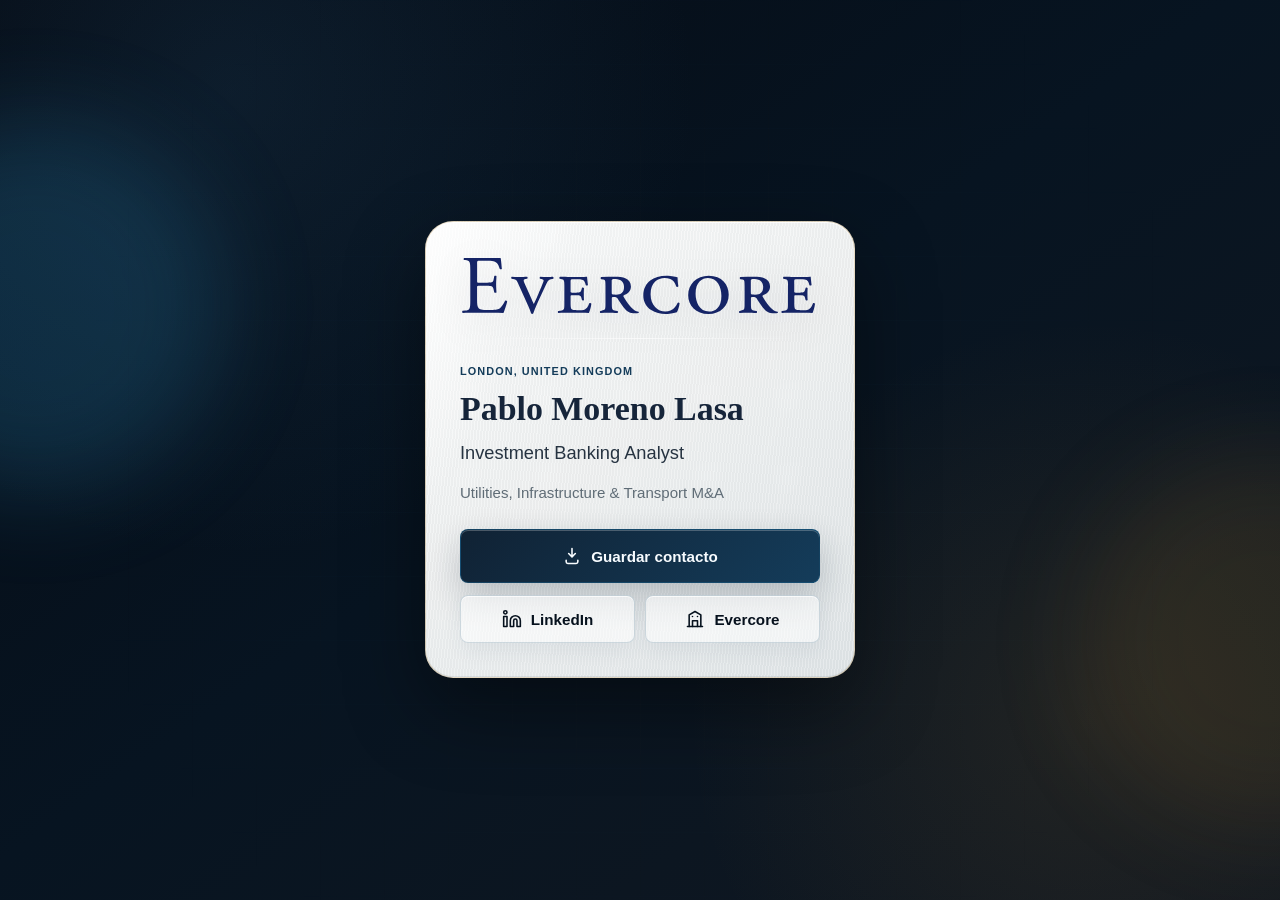
==== card_example/index.html @ 949cd5a1 "first changes" ====
<!doctype html>
<html lang="en">
  <head>
    <meta charset="utf-8" />
    <meta name="viewport" content="width=device-width, initial-scale=1, viewport-fit=cover" />
    <meta name="theme-color" content="#071421" />
    <meta name="description" content="Pablo Moreno Lasa, Investment Banking Analyst at Evercore. Utilities, Infrastructure &amp; Transport M&amp;A." />

    <title>Pablo Moreno Lasa | Evercore</title>

    <meta property="og:type" content="website" />
    <meta property="og:title" content="Pablo Moreno Lasa | Evercore" />
    <meta property="og:description" content="Investment Banking Analyst. Utilities, Infrastructure &amp; Transport M&amp;A." />
    <meta property="og:site_name" content="Pablo Moreno Lasa" />
    <!-- Replace with the final GitHub Pages URL after publishing for richer WhatsApp and LinkedIn previews. -->
    <meta property="og:image" content="assets/evercore-seeklogo-2.svg" />
    <meta name="twitter:card" content="summary_large_image" />

    <link rel="icon" type="image/svg+xml" href="assets/evercore-seeklogo-2.svg" />
    <link rel="preload" href="assets/evercore-seeklogo-2.svg" as="image" />
    <link rel="stylesheet" href="styles/imp_style.css" />
  </head>
  <body>
    <main class="page-shell" aria-label="Digital business card">
      <div class="ambient ambient-one" aria-hidden="true"></div>
      <div class="ambient ambient-two" aria-hidden="true"></div>
      <section class="business-card" id="businessCard" aria-labelledby="personName">
        <div class="card-pattern" aria-hidden="true"></div>

        <header class="card-header">
          <img class="brand-logo" src="assets/evercore-seeklogo-2.svg" alt="Evercore" />
          <div class="metal-line" aria-hidden="true"></div>
        </header>

        <div class="identity">
          <p class="eyebrow" id="locationText">London, United Kingdom</p>
          <h1 id="personName">Pablo Moreno Lasa</h1>
          <p class="role" id="roleText">Investment Banking Analyst</p>
          <p class="tagline" id="taglineText">Utilities, Infrastructure &amp; Transport M&amp;A</p>
        </div>

        <nav class="actions" aria-label="Contact actions">
          <a class="action action-primary" id="saveContact" href="assets/pablo-moreno.vcf" download aria-label="Save Pablo Moreno Lasa contact">
            <span class="icon" aria-hidden="true">
              <svg viewBox="0 0 24 24"><path d="M12 3v10m0 0 4-4m-4 4-4-4M5 17v2a2 2 0 0 0 2 2h10a2 2 0 0 0 2-2v-2" /></svg>
            </span>
            <span>Guardar contacto</span>
          </a>

          <div class="quick-actions">
            <a class="action" id="linkedinLink" href="https://www.linkedin.com/in/pablo-moreno-lasa-924890254/" target="_blank" rel="noopener noreferrer" aria-label="Open Pablo Moreno Lasa LinkedIn profile">
              <span class="icon" aria-hidden="true">
                <svg viewBox="0 0 24 24"><path d="M16 8a6 6 0 0 1 6 6v7h-4v-7a2 2 0 0 0-4 0v7h-4v-7a6 6 0 0 1 6-6z" /><path d="M2 9h4v12H2z" /><path d="M4 6a2 2 0 1 0 0-4 2 2 0 0 0 0 4z" /></svg>
              </span>
              <span>LinkedIn</span>
            </a>
            <a class="action" id="companyLink" href="https://www.linkedin.com/company/163732/" target="_blank" rel="noopener noreferrer" aria-label="Open Evercore LinkedIn page">
              <span class="icon" aria-hidden="true">
                <svg viewBox="0 0 24 24"><path d="M3 21h18" /><path d="M5 21V7l7-4 7 4v14" /><path d="M9 21v-7h6v7" /><path d="M9 9h.01" /><path d="M15 9h.01" /></svg>
              </span>
              <span>Evercore</span>
            </a>
          </div>
        </nav>

        <button class="share-button" id="shareButton" type="button" aria-label="Share this digital card" hidden>
          <span class="icon" aria-hidden="true">
            <svg viewBox="0 0 24 24"><circle cx="18" cy="5" r="3" /><circle cx="6" cy="12" r="3" /><circle cx="18" cy="19" r="3" /><path d="m8.6 13.5 6.8 4" /><path d="m15.4 6.5-6.8 4" /></svg>
          </span>
          <span>Compartir tarjeta</span>
        </button>

        <p class="tap-note">Tap to connect</p>
      </section>
    </main>

    <script src="scripts/card.js" defer></script>
  </body>
</html>
---- card_example/styles/imp_style.css ----
/*
  Style 1: current direction.
  Keep this file and remove style-2.css plus the switcher when the client approves this option.
*/

:root {
  color-scheme: dark;
  --navy-950: #050b14;
  --navy-900: #071421;
  --navy-800: #102234;
  --evercore-blue: #143c5a;
  --evercore-gold: #a8792c;
  --steel: #8b9aa6;
  --white: #f7fbfd;
  --ink: #06111d;
  --ink-soft: #263341;
  --muted: #5f6c76;
  --card-border: rgba(168, 121, 44, 0.28);
  --card-bg: rgba(248, 249, 248, 0.92);
  --shadow: 0 30px 80px rgba(0, 0, 0, 0.42);
  font-family: "Avenir Next", Avenir, "Helvetica Neue", Helvetica, Arial, sans-serif;
}

* {
  box-sizing: border-box;
}

html,
body {
  min-height: 100%;
  margin: 0;
}

body {
  background:
    radial-gradient(circle at 18% 10%, rgba(40, 84, 118, 0.22), transparent 29rem),
    radial-gradient(circle at 85% 80%, rgba(168, 121, 44, 0.13), transparent 25rem),
    linear-gradient(145deg, #050b14 0%, #071421 48%, #111821 100%);
  color: var(--white);
  overflow-x: hidden;
}

body::before {
  position: fixed;
  inset: 0;
  content: "";
  pointer-events: none;
  background-image:
    linear-gradient(rgba(116, 211, 255, 0.025) 1px, transparent 1px),
    linear-gradient(90deg, rgba(168, 121, 44, 0.026) 1px, transparent 1px);
  background-size: 64px 64px;
  mask-image: radial-gradient(circle at center, black 0%, transparent 78%);
}

.style-switcher {
  position: fixed;
  top: 16px;
  right: 16px;
  z-index: 20;
  display: grid;
  gap: 10px;
  min-width: 196px;
  padding: 12px;
  border: 1px solid rgba(168, 121, 44, 0.24);
  border-radius: 16px;
  background: rgba(6, 17, 29, 0.72);
  box-shadow: 0 18px 45px rgba(0, 0, 0, 0.28);
  backdrop-filter: blur(18px);
  -webkit-backdrop-filter: blur(18px);
}

.style-switcher-label {
  margin: 0;
  color: rgba(247, 251, 253, 0.8);
  font-size: 0.74rem;
  font-weight: 700;
  letter-spacing: 0.08em;
  text-transform: uppercase;
}

.style-switcher-controls {
  display: grid;
  grid-template-columns: repeat(2, minmax(0, 1fr));
  gap: 8px;
}

.style-option {
  min-height: 38px;
  border: 1px solid rgba(255, 255, 255, 0.15);
  border-radius: 999px;
  background: rgba(255, 255, 255, 0.05);
  color: var(--white);
  font: inherit;
  font-size: 0.9rem;
  font-weight: 700;
  cursor: pointer;
  transition: background 180ms ease, border-color 180ms ease, transform 180ms ease;
}

.style-option[aria-pressed="true"] {
  border-color: rgba(168, 121, 44, 0.75);
  background: linear-gradient(135deg, rgba(20, 60, 90, 0.95), rgba(16, 34, 52, 0.95));
}

.page-shell {
  position: relative;
  display: grid;
  min-height: 100dvh;
  place-items: center;
  padding:
    max(18px, env(safe-area-inset-top))
    max(18px, env(safe-area-inset-right))
    max(18px, env(safe-area-inset-bottom))
    max(18px, env(safe-area-inset-left));
  isolation: isolate;
}

.ambient {
  position: fixed;
  z-index: -1;
  width: 42vmin;
  height: 42vmin;
  border-radius: 999px;
  filter: blur(48px);
  opacity: 0.52;
  pointer-events: none;
}

.ambient-one {
  top: 13%;
  left: -12%;
  background: rgba(54, 165, 220, 0.36);
}

.ambient-two {
  right: -14%;
  bottom: 8%;
  background: rgba(168, 121, 44, 0.26);
}

.business-card {
  --rx: 0deg;
  --ry: 0deg;
  --shine-x: 50%;
  --shine-y: 18%;
  position: relative;
  width: min(100%, 430px);
  padding: clamp(22px, 6vw, 34px);
  overflow: hidden;
  border: 1px solid var(--card-border);
  border-radius: 28px;
  background:
    linear-gradient(94deg, rgba(255, 255, 255, 0.16) 0 1px, transparent 1px 8px),
    linear-gradient(4deg, rgba(20, 60, 90, 0.035) 0 1px, transparent 1px 10px),
    linear-gradient(118deg, rgba(255, 255, 255, 0.82), rgba(255, 255, 255, 0) 24%),
    repeating-linear-gradient(96deg, rgba(255, 255, 255, 0.16) 0 1px, rgba(84, 93, 101, 0.035) 1px 3px),
    linear-gradient(145deg, #fbfcfc 0%, #f0f2f2 45%, #e0e5e7 100%),
    var(--card-bg);
  box-shadow: var(--shadow), inset 0 1px 0 rgba(255, 255, 255, 0.9), inset 0 -1px 0 rgba(73, 103, 125, 0.12);
  backdrop-filter: blur(18px) saturate(112%);
  -webkit-backdrop-filter: blur(18px) saturate(112%);
  transform: perspective(900px) rotateX(var(--rx)) rotateY(var(--ry)) translate3d(0, 0, 0);
  animation: cardEnter 720ms ease-out both, floatCard 10s ease-in-out 900ms infinite;
}

.business-card::before,
.business-card::after {
  position: absolute;
  content: "";
  pointer-events: none;
}

.business-card::before {
  inset: -1px;
  border-radius: inherit;
  background:
    radial-gradient(circle at var(--shine-x) var(--shine-y), rgba(255, 255, 255, 0.72), rgba(255, 255, 255, 0.2) 18%, transparent 38%),
    linear-gradient(120deg, rgba(255, 255, 255, 0.9), transparent 24%, rgba(168, 121, 44, 0.18) 68%, transparent);
  opacity: 0.7;
  mask: linear-gradient(#000 0 0) content-box, linear-gradient(#000 0 0);
  mask-composite: exclude;
  -webkit-mask: linear-gradient(#000 0 0) content-box, linear-gradient(#000 0 0);
  -webkit-mask-composite: xor;
  padding: 1px;
  transition: opacity 220ms ease;
}

.business-card::after {
  display: none;
}

.card-pattern {
  position: absolute;
  inset: 0;
  z-index: -1;
  opacity: 0.22;
  background:
    radial-gradient(circle at var(--shine-x) var(--shine-y), rgba(255, 255, 255, 0.82), transparent 24%),
    linear-gradient(115deg, transparent 0 34%, rgba(255, 255, 255, 0.26) 44%, transparent 56%),
    linear-gradient(90deg, transparent 0 39px, rgba(20, 60, 90, 0.045) 40px, transparent 41px),
    linear-gradient(transparent 0 39px, rgba(168, 121, 44, 0.028) 40px, transparent 41px);
  background-size: 80px 80px;
  mix-blend-mode: soft-light;
  transition: opacity 220ms ease;
}

.card-header {
  display: flex;
  justify-content: center;
  padding: 0 0 22px;
  border: 0;
  background: radial-gradient(ellipse at center, rgba(255, 255, 255, 0.72), transparent 62%);
  background-position: center bottom;
  background-repeat: no-repeat;
  background-size: 100% 1px;
}

.brand-logo {
  display: block;
  width: min(100%, 430px);
  max-height: 132px;
  height: auto;
  object-fit: contain;
  filter: drop-shadow(0 10px 18px rgba(6, 17, 29, 0.11));
}

.metal-line {
  display: none;
}

.identity {
  padding: clamp(18px, 4.8vw, 26px) 0 clamp(18px, 5vw, 26px);
}

.eyebrow {
  margin: 0 0 14px;
  color: var(--evercore-blue);
  font-size: 0.68rem;
  font-weight: 650;
  letter-spacing: 0.1em;
  text-transform: uppercase;
}

h1 {
  margin: 0;
  color: #16253a;
  font-family: "Iowan Old Style", "Palatino Linotype", "Book Antiqua", Palatino, Georgia, serif;
  font-size: clamp(1.42rem, 5.8vw, 2.12rem);
  line-height: 1.06;
  letter-spacing: 0;
}

.role {
  margin: 13px 0 0;
  color: var(--ink-soft);
  font-size: clamp(1rem, 3.8vw, 1.14rem);
  line-height: 1.4;
}

.tagline {
  margin: 18px 0 0;
  color: var(--muted);
  font-size: clamp(0.84rem, 2.9vw, 0.94rem);
  font-weight: 520;
  line-height: 1.35;
}

.actions {
  display: grid;
  gap: 12px;
}

.quick-actions {
  display: grid;
  grid-template-columns: repeat(2, minmax(0, 1fr));
  gap: 10px;
}

.action,
.share-button {
  display: inline-flex;
  min-height: 48px;
  align-items: center;
  justify-content: center;
  gap: 9px;
  border: 1px solid rgba(40, 91, 123, 0.2);
  border-radius: 8px;
  background: rgba(255, 255, 255, 0.56);
  color: var(--ink);
  font: inherit;
  font-size: 0.95rem;
  font-weight: 700;
  text-decoration: none;
  box-shadow: inset 0 1px 0 rgba(255, 255, 255, 0.76), 0 8px 18px rgba(38, 76, 100, 0.07);
  transition: transform 180ms ease, border-color 180ms ease, background 180ms ease, box-shadow 180ms ease;
  -webkit-tap-highlight-color: transparent;
}

.action-primary {
  min-height: 54px;
  border-color: rgba(26, 98, 143, 0.48);
  background: linear-gradient(135deg, #102234, #143c5a);
  color: #f8fcff;
  box-shadow: 0 14px 34px rgba(16, 34, 52, 0.24), inset 0 1px 0 rgba(255, 255, 255, 0.24);
}

.action:active,
.share-button:active {
  transform: translateY(1px) scale(0.985);
}

.action-primary:focus:not(:focus-visible) {
  background: linear-gradient(135deg, #102234, #143c5a);
  box-shadow: 0 14px 34px rgba(16, 34, 52, 0.24), inset 0 1px 0 rgba(255, 255, 255, 0.24);
}

.action:focus-visible,
.share-button:focus-visible,
.style-option:focus-visible {
  outline: 3px solid rgba(31, 111, 158, 0.34);
  outline-offset: 3px;
}

@media (hover: hover) and (pointer: fine) {
  .action:hover,
  .share-button:hover,
  .style-option:hover {
    transform: translateY(-2px);
  }

  .action:hover,
  .share-button:hover {
    border-color: rgba(26, 98, 143, 0.42);
    background: rgba(232, 243, 249, 0.86);
  }

  .style-option:hover {
    border-color: rgba(168, 121, 44, 0.5);
  }
}

.icon {
  display: inline-grid;
  width: 20px;
  height: 20px;
  place-items: center;
  flex: 0 0 auto;
}

.icon svg {
  width: 100%;
  height: 100%;
  fill: none;
  stroke: currentColor;
  stroke-linecap: round;
  stroke-linejoin: round;
  stroke-width: 1.9;
}

.share-button {
  width: 100%;
  margin-top: 14px;
  color: #16344a;
}

.share-button[hidden] {
  display: none;
}

.tap-note {
  display: none;
}

@keyframes cardEnter {
  from {
    opacity: 0;
    transform: perspective(900px) rotateX(var(--rx)) rotateY(var(--ry)) translate3d(0, 20px, 0) scale(0.98);
  }
  to {
    opacity: 1;
    transform: perspective(900px) rotateX(var(--rx)) rotateY(var(--ry)) translate3d(0, 0, 0) scale(1);
  }
}

@keyframes floatCard {
  0%,
  100% {
    translate: 0 0;
  }
  50% {
    translate: 0 -5px;
  }
}

@media (max-height: 720px) {
  .business-card {
    padding: 20px;
    border-radius: 24px;
  }

  .brand-logo {
    width: min(96%, 360px);
    max-height: 118px;
  }

  .identity {
    padding: 18px 0 16px;
  }
}

@media (orientation: landscape) and (max-height: 560px) {
  .business-card {
    width: min(92vw, 760px);
    display: grid;
    grid-template-columns: minmax(230px, 0.92fr) minmax(280px, 1fr);
    gap: 20px 26px;
    align-items: center;
  }

  .card-header,
  .identity {
    grid-column: 1;
  }

  .actions,
  .share-button,
  .tap-note {
    grid-column: 2;
  }

  .identity {
    padding: 0;
  }

  h1 {
    font-size: clamp(1.45rem, 4.2vw, 2rem);
  }
}

@media (max-width: 640px) {
  .page-shell {
    padding-top: max(12px, env(safe-area-inset-top));
    padding-bottom: max(12px, env(safe-area-inset-bottom));
  }

  .identity {
    padding: 14px 0 14px;
  }

  .eyebrow {
    margin-bottom: 16px;
  }

  .tagline {
    font-size: clamp(0.8rem, 3vw, 0.9rem);
  }
}

@media (min-width: 760px) {
  .business-card {
    width: min(430px, 92vw);
  }
}

@media (prefers-reduced-motion: reduce) {
  *,
  *::before,
  *::after {
    animation-duration: 0.001ms !important;
    animation-iteration-count: 1 !important;
    scroll-behavior: auto !important;
    transition-duration: 0.001ms !important;
  }

  .business-card {
    --rx: 0deg !important;
    --ry: 0deg !important;
  }
}
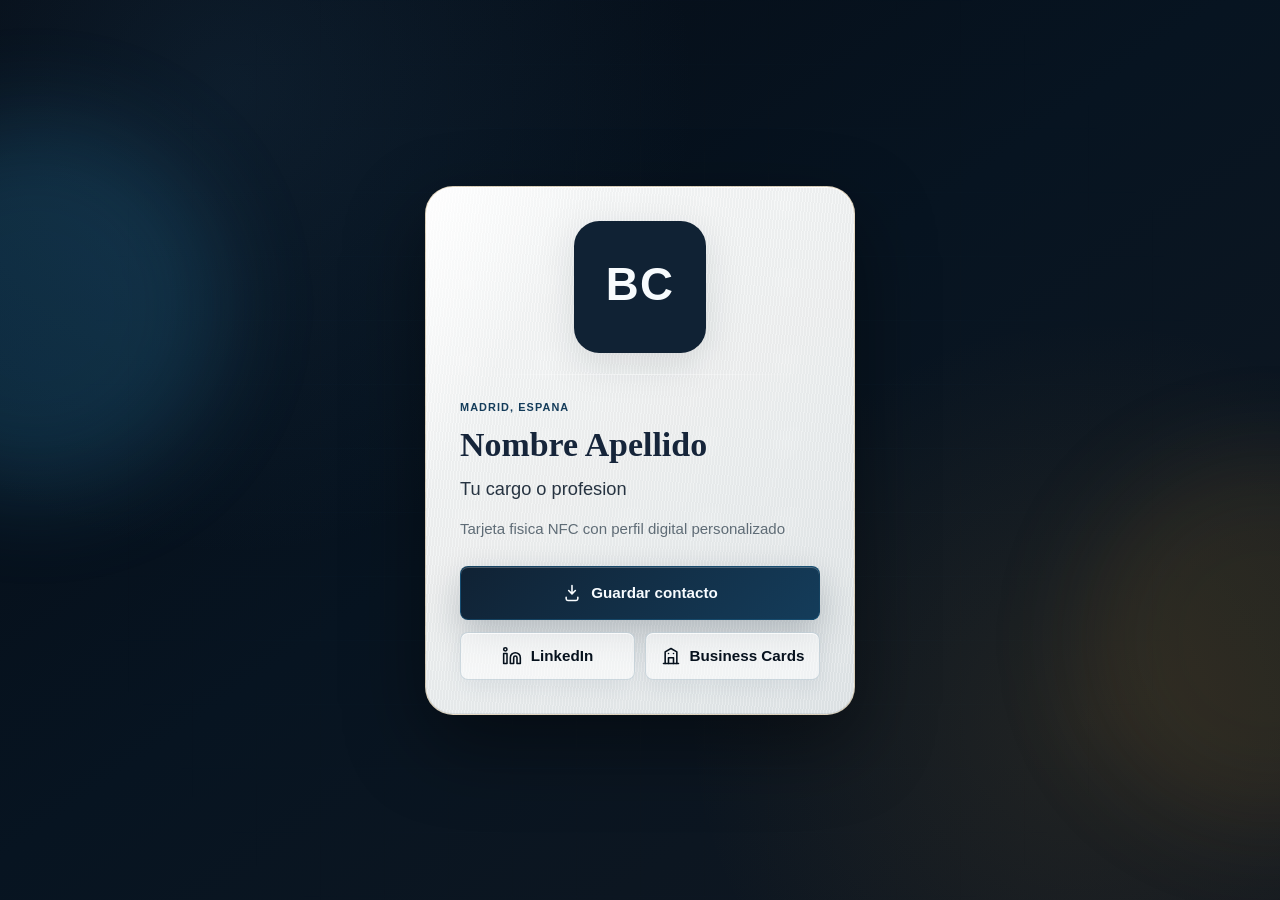
==== commit 638b7a88: "ultimos cambios" ====
--- a/card_example/index.html
+++ b/card_example/index.html
@@ -4,20 +4,20 @@
     <meta charset="utf-8" />
     <meta name="viewport" content="width=device-width, initial-scale=1, viewport-fit=cover" />
     <meta name="theme-color" content="#071421" />
-    <meta name="description" content="Pablo Moreno Lasa, Investment Banking Analyst at Evercore. Utilities, Infrastructure &amp; Transport M&amp;A." />
+    <meta name="description" content="Business card NFC personalizada. Acerca el movil a la tarjeta fisica y abre el perfil digital." />
 
-    <title>Pablo Moreno Lasa | Evercore</title>
+    <title>Business Cards NFC | Demo</title>
 
     <meta property="og:type" content="website" />
-    <meta property="og:title" content="Pablo Moreno Lasa | Evercore" />
-    <meta property="og:description" content="Investment Banking Analyst. Utilities, Infrastructure &amp; Transport M&amp;A." />
-    <meta property="og:site_name" content="Pablo Moreno Lasa" />
+    <meta property="og:title" content="Business Cards NFC | Demo" />
+    <meta property="og:description" content="Tarjeta fisica NFC con business card digital personalizada." />
+    <meta property="og:site_name" content="Business Cards NFC" />
     <!-- Replace with the final GitHub Pages URL after publishing for richer WhatsApp and LinkedIn previews. -->
-    <meta property="og:image" content="assets/evercore-seeklogo-2.svg" />
+    <meta property="og:image" content="assets/business-cards-logo.svg" />
     <meta name="twitter:card" content="summary_large_image" />
 
-    <link rel="icon" type="image/svg+xml" href="assets/evercore-seeklogo-2.svg" />
-    <link rel="preload" href="assets/evercore-seeklogo-2.svg" as="image" />
+    <link rel="icon" type="image/svg+xml" href="assets/business-cards-logo.svg" />
+    <link rel="preload" href="assets/business-cards-logo.svg" as="image" />
     <link rel="stylesheet" href="styles/imp_style.css" />
   </head>
   <body>
@@ -28,19 +28,19 @@
         <div class="card-pattern" aria-hidden="true"></div>
 
         <header class="card-header">
-          <img class="brand-logo" src="assets/evercore-seeklogo-2.svg" alt="Evercore" />
+          <img class="brand-logo" src="assets/business-cards-logo.svg" alt="Business Cards" />
           <div class="metal-line" aria-hidden="true"></div>
         </header>
 
         <div class="identity">
-          <p class="eyebrow" id="locationText">London, United Kingdom</p>
-          <h1 id="personName">Pablo Moreno Lasa</h1>
-          <p class="role" id="roleText">Investment Banking Analyst</p>
-          <p class="tagline" id="taglineText">Utilities, Infrastructure &amp; Transport M&amp;A</p>
+          <p class="eyebrow" id="locationText">Madrid, Espana</p>
+          <h1 id="personName">Nombre Apellido</h1>
+          <p class="role" id="roleText">Tu cargo o profesion</p>
+          <p class="tagline" id="taglineText">Tarjeta fisica NFC con perfil digital personalizado</p>
         </div>
 
         <nav class="actions" aria-label="Contact actions">
-          <a class="action action-primary" id="saveContact" href="assets/pablo-moreno.vcf" download aria-label="Save Pablo Moreno Lasa contact">
+          <a class="action action-primary" id="saveContact" href="assets/business-card.vcf" download aria-label="Guardar contacto">
             <span class="icon" aria-hidden="true">
               <svg viewBox="0 0 24 24"><path d="M12 3v10m0 0 4-4m-4 4-4-4M5 17v2a2 2 0 0 0 2 2h10a2 2 0 0 0 2-2v-2" /></svg>
             </span>
@@ -48,17 +48,17 @@
           </a>
 
           <div class="quick-actions">
-            <a class="action" id="linkedinLink" href="https://www.linkedin.com/in/pablo-moreno-lasa-924890254/" target="_blank" rel="noopener noreferrer" aria-label="Open Pablo Moreno Lasa LinkedIn profile">
+            <a class="action" id="linkedinLink" href="https://www.linkedin.com/" target="_blank" rel="noopener noreferrer" aria-label="Abrir LinkedIn">
               <span class="icon" aria-hidden="true">
                 <svg viewBox="0 0 24 24"><path d="M16 8a6 6 0 0 1 6 6v7h-4v-7a2 2 0 0 0-4 0v7h-4v-7a6 6 0 0 1 6-6z" /><path d="M2 9h4v12H2z" /><path d="M4 6a2 2 0 1 0 0-4 2 2 0 0 0 0 4z" /></svg>
               </span>
               <span>LinkedIn</span>
             </a>
-            <a class="action" id="companyLink" href="https://www.linkedin.com/company/163732/" target="_blank" rel="noopener noreferrer" aria-label="Open Evercore LinkedIn page">
+            <a class="action" id="companyLink" href="../index.html#personalizar" aria-label="Abrir Business Cards">
               <span class="icon" aria-hidden="true">
                 <svg viewBox="0 0 24 24"><path d="M3 21h18" /><path d="M5 21V7l7-4 7 4v14" /><path d="M9 21v-7h6v7" /><path d="M9 9h.01" /><path d="M15 9h.01" /></svg>
               </span>
-              <span>Evercore</span>
+              <span>Business Cards</span>
             </a>
           </div>
         </nav>
--- a/card_example/styles/imp_style.css
+++ b/card_example/styles/imp_style.css
@@ -8,8 +8,8 @@
   --navy-950: #050b14;
   --navy-900: #071421;
   --navy-800: #102234;
-  --evercore-blue: #143c5a;
-  --evercore-gold: #a8792c;
+  --brand-blue: #143c5a;
+  --brand-gold: #a8792c;
   --steel: #8b9aa6;
   --white: #f7fbfd;
   --ink: #06111d;
@@ -234,7 +234,7 @@
 
 .eyebrow {
   margin: 0 0 14px;
-  color: var(--evercore-blue);
+  color: var(--brand-blue);
   font-size: 0.68rem;
   font-weight: 650;
   letter-spacing: 0.1em;
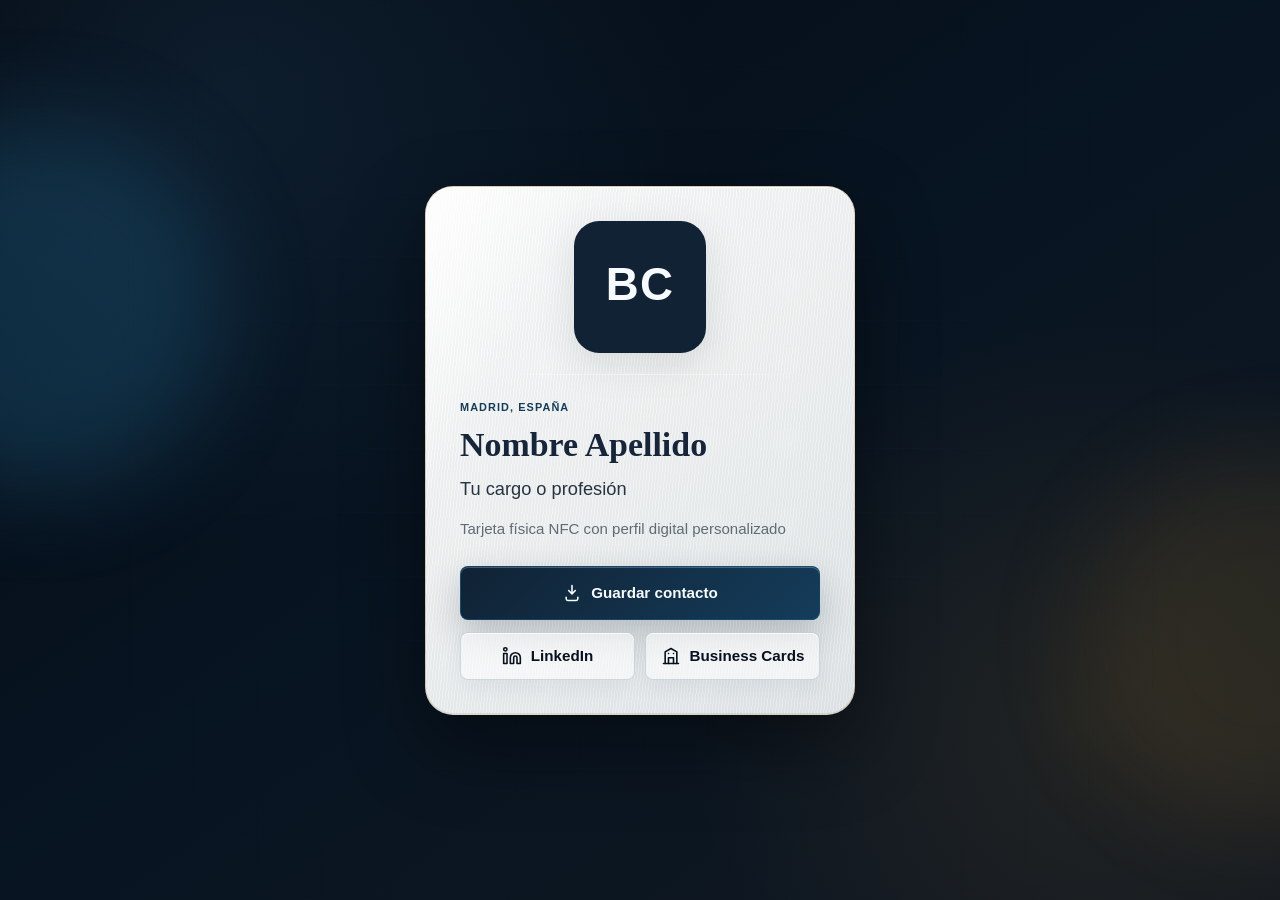
==== commit bf0a81b5: "new changes" ====
--- a/card_example/index.html
+++ b/card_example/index.html
@@ -1,16 +1,16 @@
 <!doctype html>
-<html lang="en">
+<html lang="es">
   <head>
     <meta charset="utf-8" />
     <meta name="viewport" content="width=device-width, initial-scale=1, viewport-fit=cover" />
     <meta name="theme-color" content="#071421" />
-    <meta name="description" content="Business card NFC personalizada. Acerca el movil a la tarjeta fisica y abre el perfil digital." />
+    <meta name="description" content="Business card NFC personalizada. Acerca el móvil a la tarjeta física y abre el perfil digital." />
 
     <title>Business Cards NFC | Demo</title>
 
     <meta property="og:type" content="website" />
     <meta property="og:title" content="Business Cards NFC | Demo" />
-    <meta property="og:description" content="Tarjeta fisica NFC con business card digital personalizada." />
+    <meta property="og:description" content="Tarjeta física NFC con business card digital personalizada." />
     <meta property="og:site_name" content="Business Cards NFC" />
     <!-- Replace with the final GitHub Pages URL after publishing for richer WhatsApp and LinkedIn previews. -->
     <meta property="og:image" content="assets/business-cards-logo.svg" />
@@ -33,13 +33,13 @@
         </header>
 
         <div class="identity">
-          <p class="eyebrow" id="locationText">Madrid, Espana</p>
+          <p class="eyebrow" id="locationText">Madrid, España</p>
           <h1 id="personName">Nombre Apellido</h1>
-          <p class="role" id="roleText">Tu cargo o profesion</p>
-          <p class="tagline" id="taglineText">Tarjeta fisica NFC con perfil digital personalizado</p>
+          <p class="role" id="roleText">Tu cargo o profesión</p>
+          <p class="tagline" id="taglineText">Tarjeta física NFC con perfil digital personalizado</p>
         </div>
 
-        <nav class="actions" aria-label="Contact actions">
+        <nav class="actions" aria-label="Acciones de contacto">
           <a class="action action-primary" id="saveContact" href="assets/business-card.vcf" download aria-label="Guardar contacto">
             <span class="icon" aria-hidden="true">
               <svg viewBox="0 0 24 24"><path d="M12 3v10m0 0 4-4m-4 4-4-4M5 17v2a2 2 0 0 0 2 2h10a2 2 0 0 0 2-2v-2" /></svg>
@@ -63,14 +63,14 @@
           </div>
         </nav>
 
-        <button class="share-button" id="shareButton" type="button" aria-label="Share this digital card" hidden>
+        <button class="share-button" id="shareButton" type="button" aria-label="Compartir esta tarjeta digital" hidden>
           <span class="icon" aria-hidden="true">
             <svg viewBox="0 0 24 24"><circle cx="18" cy="5" r="3" /><circle cx="6" cy="12" r="3" /><circle cx="18" cy="19" r="3" /><path d="m8.6 13.5 6.8 4" /><path d="m15.4 6.5-6.8 4" /></svg>
           </span>
           <span>Compartir tarjeta</span>
         </button>
 
-        <p class="tap-note">Tap to connect</p>
+        <p class="tap-note">Acerca tu móvil para conectar</p>
       </section>
     </main>
 
